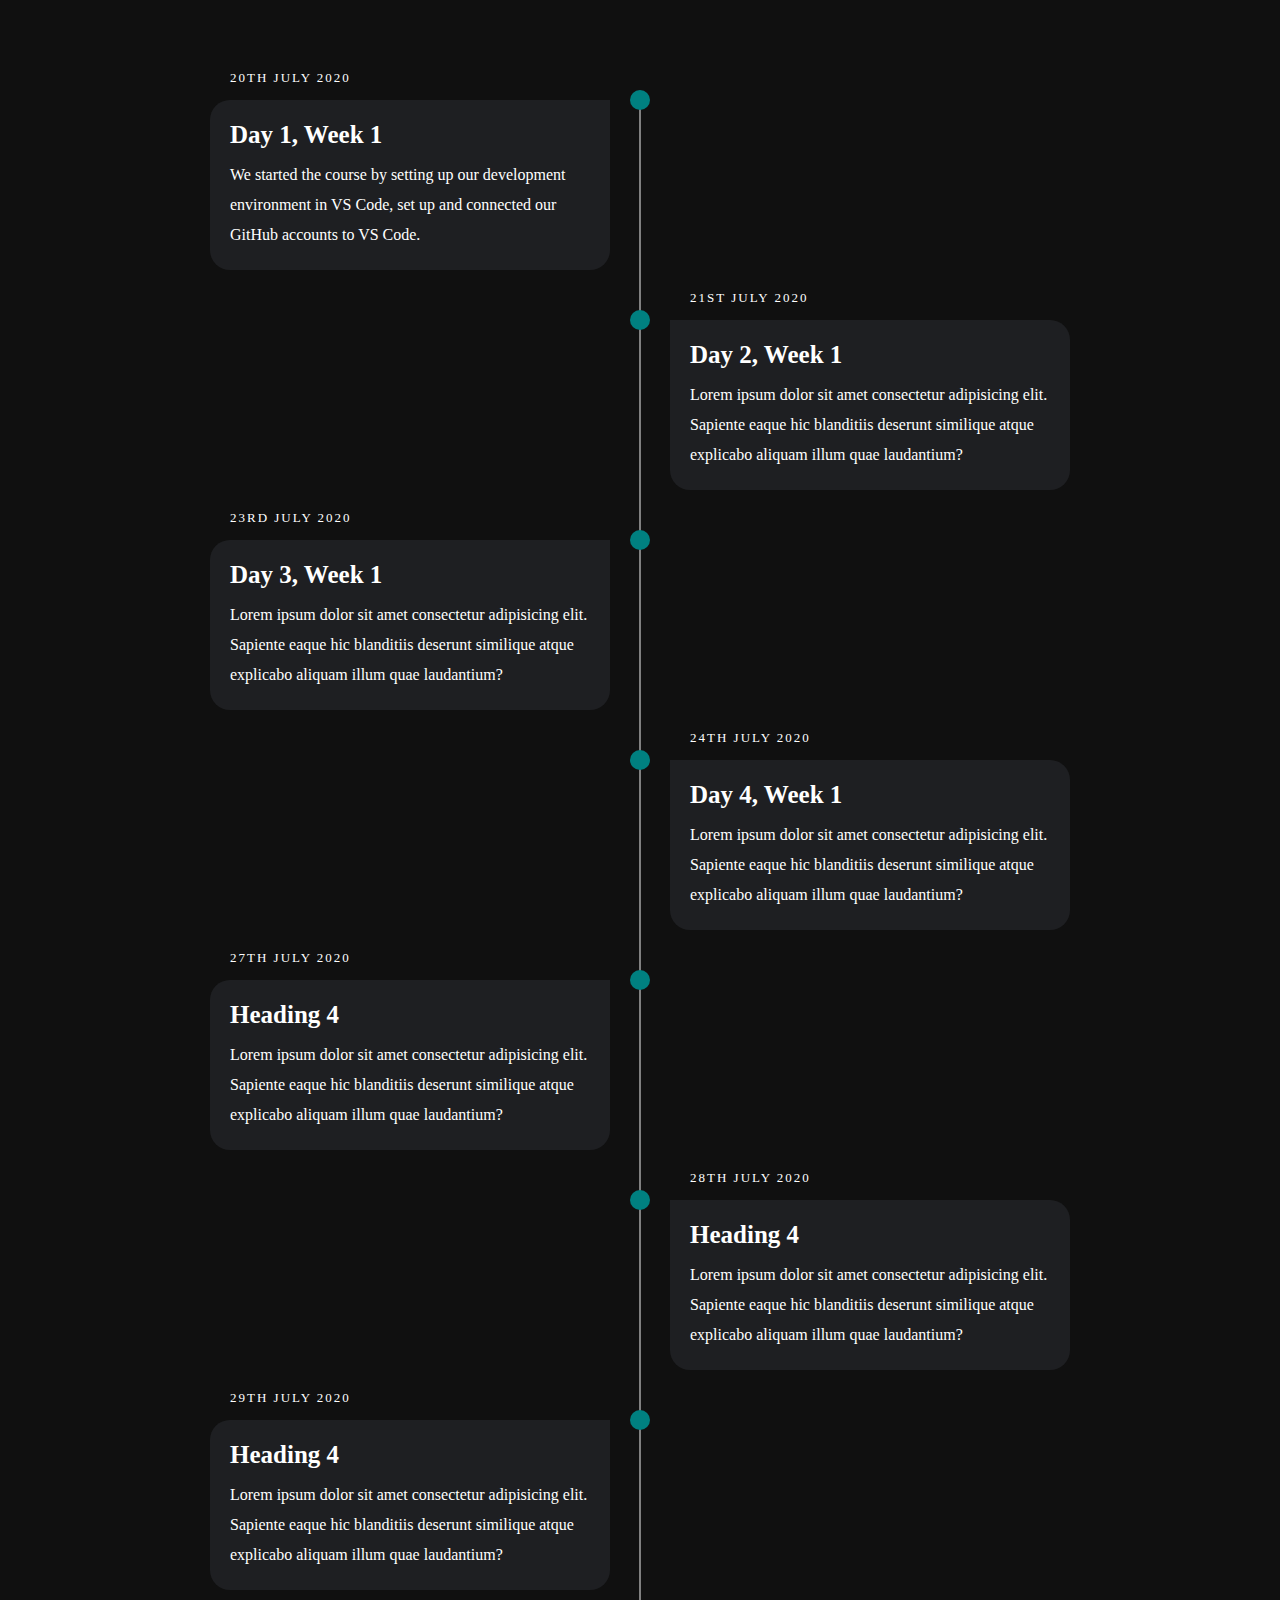
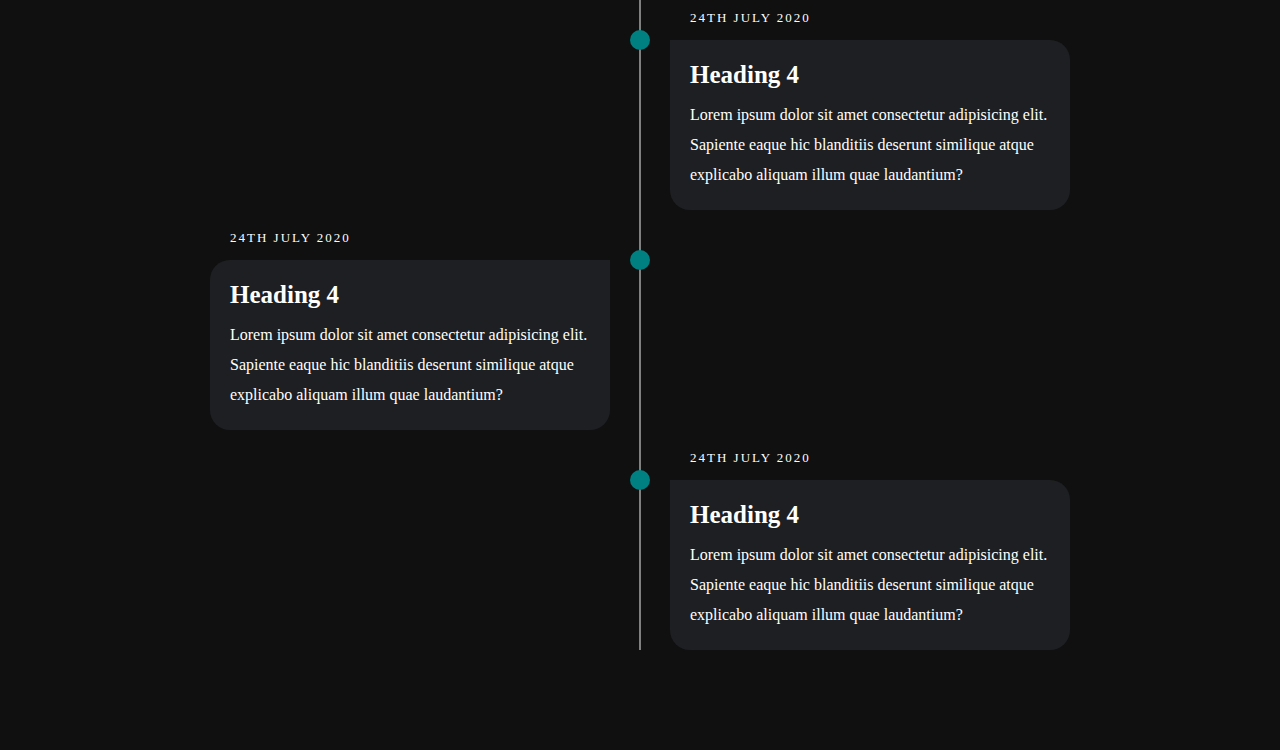
==== notes.html @ e1fb62b3 "major portfolio update" ====
<!DOCTYPE html>
<html lang="en">
<head>
    <meta charset="UTF-8">
    <meta name="viewport" content="width=device-width, initial-scale=1.0">
    <!-- get the google font -->
    <link rel="stylesheet" href="./notes.css">
    <title>WHAT I LEARNT</title>
</head>
<body>
    <div class="container">
        <div class="timeline">
            <ul>
                <li>
                    <div class="timeline-content">
                        <h2 class="date">20TH JULY 2020</h2>
                        <h1>Day 1, Week 1</h1>
                        <p>We started the course by setting up our development environment in VS Code, set up and connected our GitHub accounts to VS Code. </p>
                    </div>
                </li>
                <li>
                    <div class="timeline-content">
                        <h2 class="date">21ST JULY 2020</h2>
                        <h1>Day 2, Week 1</h1>
                        <p>Lorem ipsum dolor sit amet consectetur adipisicing elit. Sapiente eaque hic blanditiis deserunt similique atque explicabo aliquam illum quae laudantium?</p>
                    </div>
                </li>
                <li>
                    <div class="timeline-content">
                        <h2 class="date">23RD JULY 2020</h2>
                        <h1>Day 3, Week 1</h1>
                        <p>Lorem ipsum dolor sit amet consectetur adipisicing elit. Sapiente eaque hic blanditiis deserunt similique atque explicabo aliquam illum quae laudantium?</p>
                    </div>
                </li>
                <li>
                    <div class="timeline-content">
                        <h2 class="date">24TH JULY 2020</h2>
                        <h1>Day 4, Week 1</h1>
                        <p>Lorem ipsum dolor sit amet consectetur adipisicing elit. Sapiente eaque hic blanditiis deserunt similique atque explicabo aliquam illum quae laudantium?</p>
                    </div>
                <li>
                    <div class="timeline-content">
                        <h2 class="date">27TH JULY 2020</h2>
                        <h1>Heading 4</h1>
                        <p>Lorem ipsum dolor sit amet consectetur adipisicing elit. Sapiente eaque hic blanditiis deserunt similique atque explicabo aliquam illum quae laudantium?</p>
                    </div>
                <li>
                    <div class="timeline-content">
                        <h2 class="date">28TH JULY 2020</h2>
                        <h1>Heading 4</h1>
                        <p>Lorem ipsum dolor sit amet consectetur adipisicing elit. Sapiente eaque hic blanditiis deserunt similique atque explicabo aliquam illum quae laudantium?</p>
                    </div>
                <li>
                    <div class="timeline-content">
                        <h2 class="date">29TH JULY 2020</h2>
                        <h1>Heading 4</h1>
                        <p>Lorem ipsum dolor sit amet consectetur adipisicing elit. Sapiente eaque hic blanditiis deserunt similique atque explicabo aliquam illum quae laudantium?</p>
                    </div>
                <li>
                    <div class="timeline-content">
                        <h2 class="date">24TH JULY 2020</h2>
                        <h1>Heading 4</h1>
                        <p>Lorem ipsum dolor sit amet consectetur adipisicing elit. Sapiente eaque hic blanditiis deserunt similique atque explicabo aliquam illum quae laudantium?</p>
                    </div>
                <li>
                    <div class="timeline-content">
                        <h2 class="date">24TH JULY 2020</h2>
                        <h1>Heading 4</h1>
                        <p>Lorem ipsum dolor sit amet consectetur adipisicing elit. Sapiente eaque hic blanditiis deserunt similique atque explicabo aliquam illum quae laudantium?</p>
                    </div>
                <li>
                    <div class="timeline-content">
                        <h2 class="date">24TH JULY 2020</h2>
                        <h1>Heading 4</h1>
                        <p>Lorem ipsum dolor sit amet consectetur adipisicing elit. Sapiente eaque hic blanditiis deserunt similique atque explicabo aliquam illum quae laudantium?</p>
                    </div>
                </li>
            </ul>
        </div>
    </div>
</body>
</html>
---- notes.css ----
/* for the universal selector. Some browsers add their own styling to elements on before they are displayed */

*{
    margin: 0;
    padding: 0;
    box-sizing: border-box;
}

html{
    font-family: serif;
    color: white;
}

.container{
    min-height: 100vh;
    width: 100%;
    display: flex;
    align-items: center;
    justify-content: center;
    background-color: #101010;
    /* make sure to add this on at the end */
    padding: 100px 0;
}

.timeline{
    width: 80%;
    height: auto;
    max-width: 800px;
    margin: auto;
    position: relative;
}

.timeline ul{
   list-style: none;
}

.timeline ul li{
    padding: 20px;
    background-color: #1e1f22;
    color: white;
    border-radius: 10px;
    margin-bottom: 20px;
}

.timeline ul li:last-child{
    margin-bottom: 0;
}

.timeline-content h1{
    font-size: 25px;
    font-weight: 500px;
    line-height: 30px;
    margin-bottom: 10px;
}

.timeline-content p{
    font-size: 16px;
    line-height: 30px;
    font-weight: 300;
}

.timeline-content .date{
    font-size: 13px;
    font-weight: 300;
    margin-bottom: 10px;
    letter-spacing: 2px;
}

@media only screen and (min-width: 768px){
     
    .timeline ul li{
        width: 50%;
        margin-bottom: 50px;
        position: relative;
    }

    .timeline ul li:nth-child(odd){
        float: left;
        /* not now */
        clear: right;
        /* after drawing the vertical line */
        /* i want to give it a spacing both left and rigth */
        transform: translateX(-30px);
        /* add this one last */
        border-radius: 20px 0px 20px 20px;
    }
    .timeline ul li:nth-child(even){
        float: right;
        /* not now */
        clear: left;
        /* after drawing the vertical line */
        /* i want to give it a spacing both left and rigth */
        transform: translateX(30px);
        border-radius: 0px 20px 20px 20px;

    }

   /* now i want to create a line vertical line */
     .timeline::before{
        content: '';
        position: absolute;
        height: 100%;
        width: 2px;
        background-color: gray;
        /* to bring the line to the center */
        left: 50%;
        transform: translateX(-50%);
    }
    /* now i want to add a circle as an identifier */

    .timeline ul li::after{
        content: '';
        position: absolute;
        height: 20px;
        width: 20px;
        background-color: teal;
        border-radius: 50%;
        top: 0;
    }

    .timeline ul li:nth-child(odd)::after{
        right: -30px;
        transform:translate(50%, -50%)
    }
    .timeline ul li:nth-child(even)::after{
        left: -30px;
        transform:translate(-50%, -50%)
    }

    .timeline ul li:hover::after{
        background-color: red;
    }

    .timeline-content .date{
        position: absolute;
        top: -30px;
    }

}
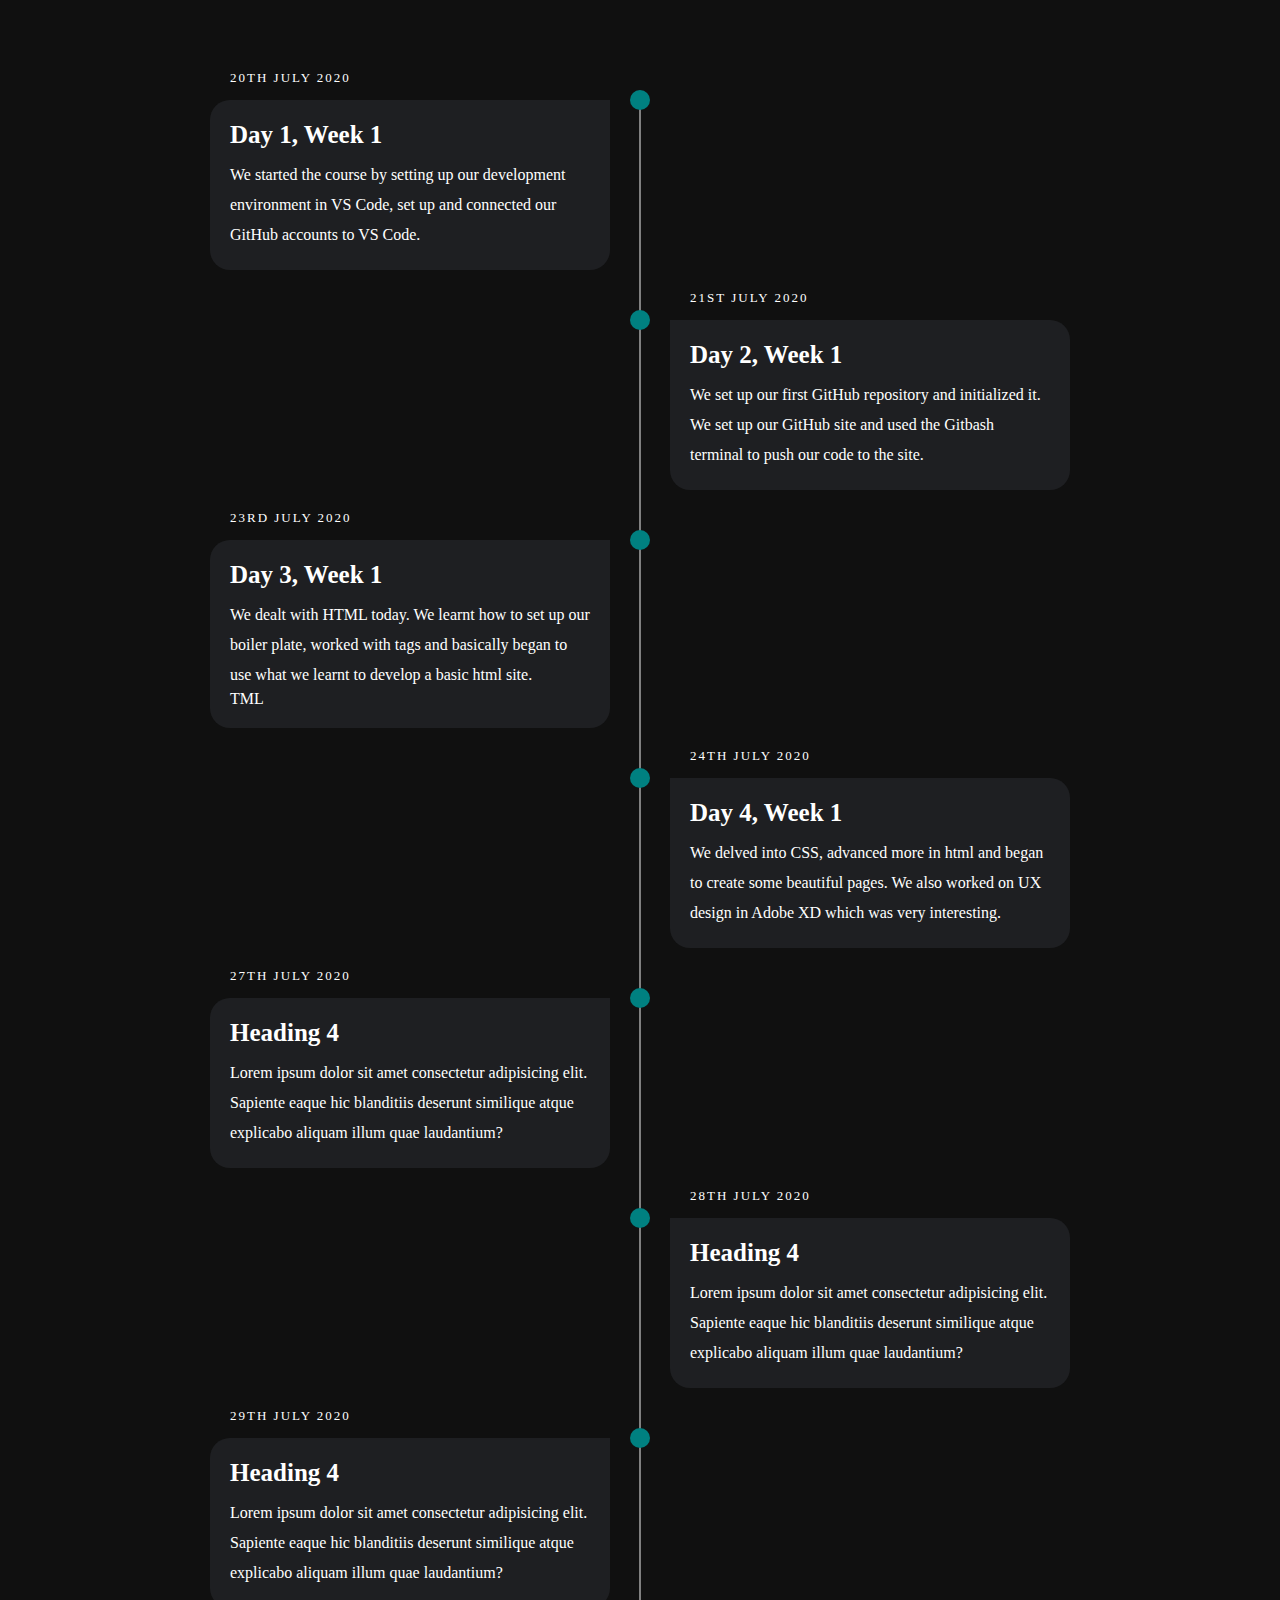
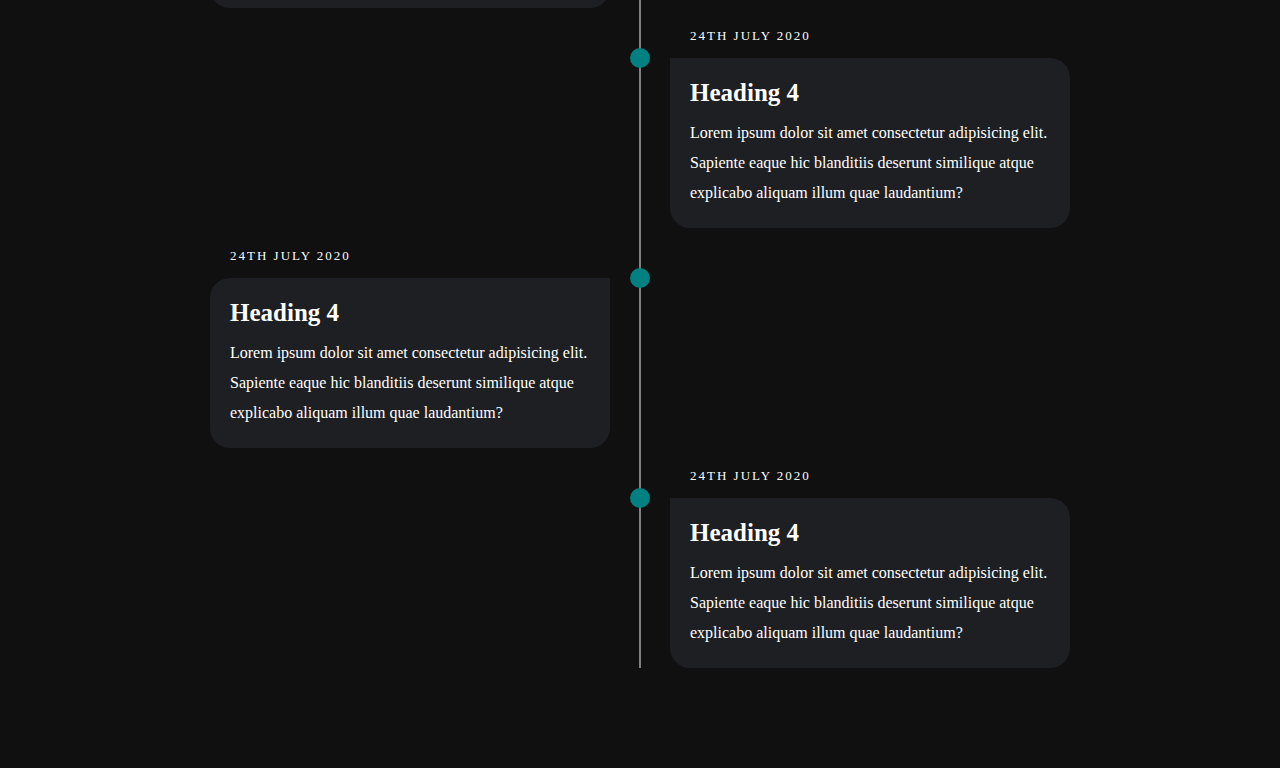
==== commit 27f0095d: "logic logo live" ====
--- a/notes.html
+++ b/notes.html
@@ -22,21 +22,21 @@
                     <div class="timeline-content">
                         <h2 class="date">21ST JULY 2020</h2>
                         <h1>Day 2, Week 1</h1>
-                        <p>Lorem ipsum dolor sit amet consectetur adipisicing elit. Sapiente eaque hic blanditiis deserunt similique atque explicabo aliquam illum quae laudantium?</p>
+                        <p>We set up our first GitHub repository and initialized it. We set up our GitHub site and used the Gitbash terminal to push our code to the site.</p>
                     </div>
                 </li>
                 <li>
                     <div class="timeline-content">
                         <h2 class="date">23RD JULY 2020</h2>
                         <h1>Day 3, Week 1</h1>
-                        <p>Lorem ipsum dolor sit amet consectetur adipisicing elit. Sapiente eaque hic blanditiis deserunt similique atque explicabo aliquam illum quae laudantium?</p>
+                        <p>We dealt with HTML today. We learnt how to set up our boiler plate, worked with tags and basically began to use what we learnt to develop a basic html site.</p>TML</p
                     </div>
                 </li>
                 <li>
                     <div class="timeline-content">
                         <h2 class="date">24TH JULY 2020</h2>
                         <h1>Day 4, Week 1</h1>
-                        <p>Lorem ipsum dolor sit amet consectetur adipisicing elit. Sapiente eaque hic blanditiis deserunt similique atque explicabo aliquam illum quae laudantium?</p>
+                        <p>We delved into CSS, advanced more in html and began to create some beautiful pages. We also worked on UX design in Adobe XD which was very interesting.</p>
                     </div>
                 <li>
                     <div class="timeline-content">
